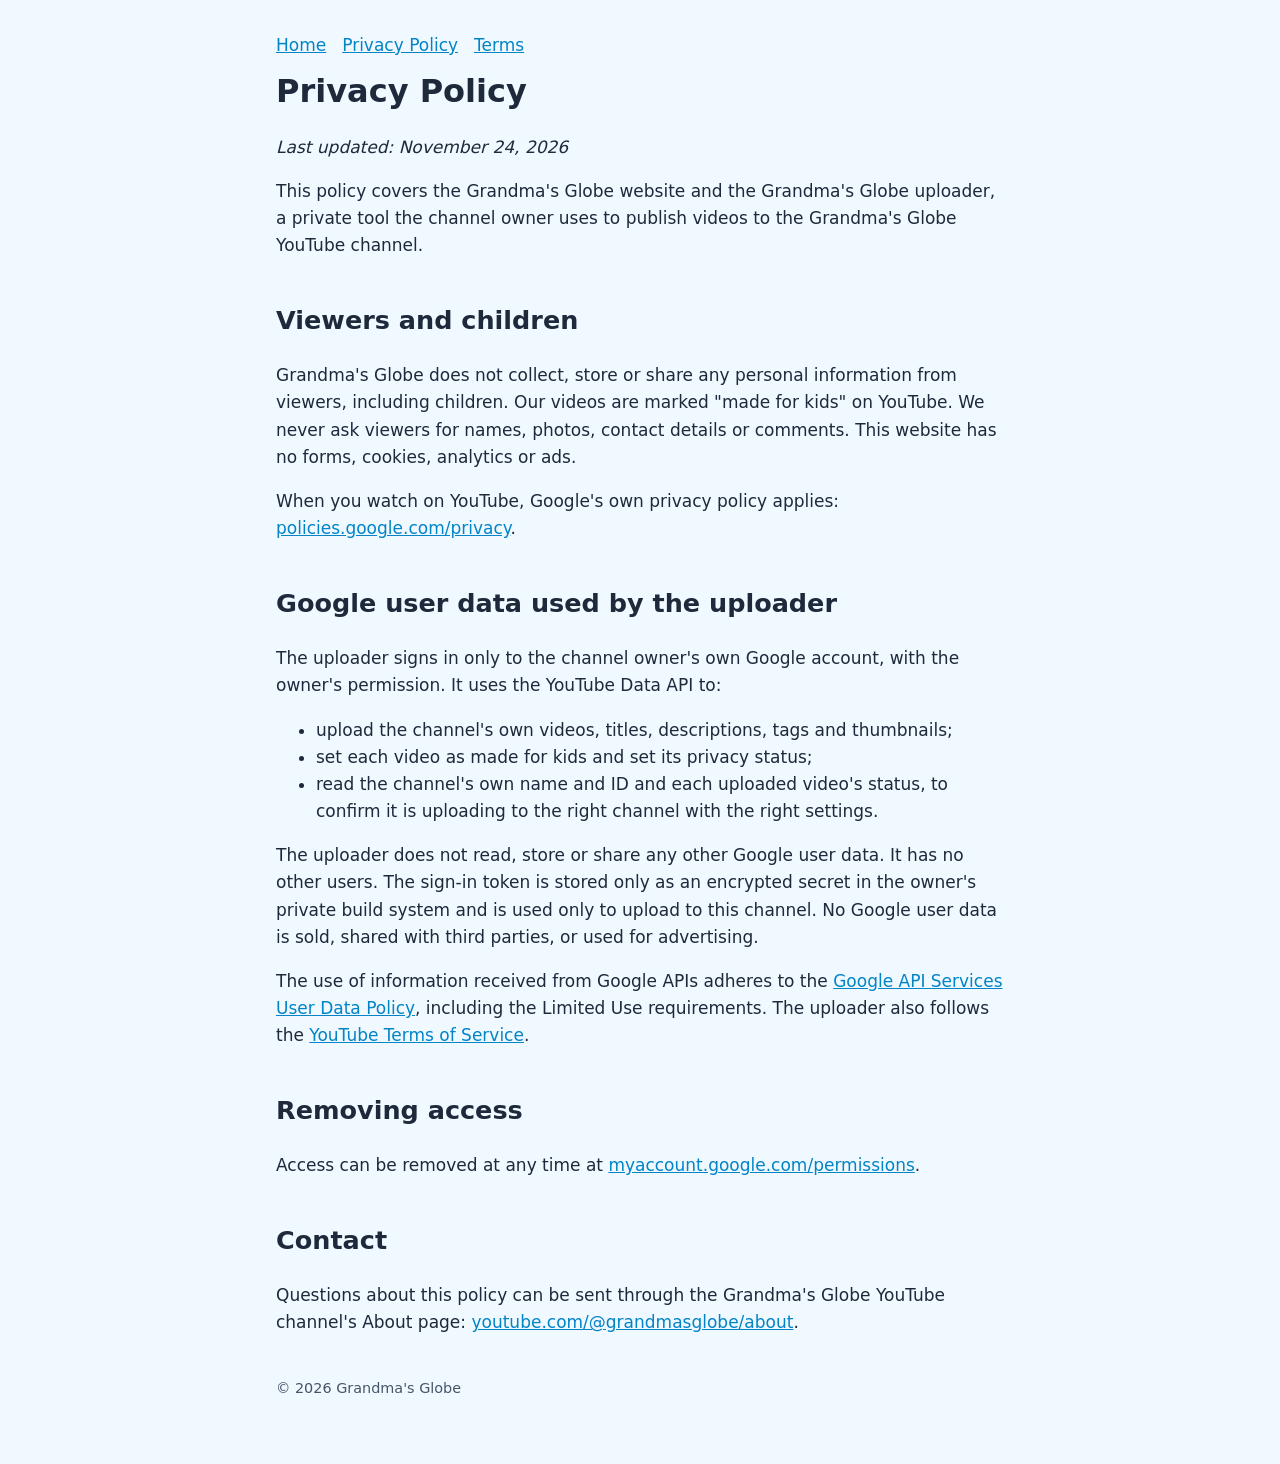
==== privacy.html @ 62eb4196 "Grandma's Globe home page, privacy policy and terms Co-Authored-By: Claude Opus 5.5 <noreply@anthrop" ====
<!doctype html>
<html lang="en"><head><meta charset="utf-8"><meta name="viewport" content="width=device-width,initial-scale=1">
<title>Privacy Policy</title><link rel="stylesheet" href="style.css"></head>
<body><main>
<nav><a href="index.html">Home</a><a href="privacy.html">Privacy Policy</a><a href="terms.html">Terms</a></nav>
<h1>Privacy Policy</h1><p><i>Last updated: November 24, 2026</i></p>
<p>This policy covers the Grandma's Globe website and the Grandma's Globe uploader, a private tool the channel owner uses to publish videos to the Grandma's Globe YouTube channel.</p>
<h2>Viewers and children</h2>
<p>Grandma's Globe does not collect, store or share any personal information from viewers, including children. Our videos are marked "made for kids" on YouTube. We never ask viewers for names, photos, contact details or comments. This website has no forms, cookies, analytics or ads.</p>
<p>When you watch on YouTube, Google's own privacy policy applies: <a href="https://policies.google.com/privacy">policies.google.com/privacy</a>.</p>
<h2>Google user data used by the uploader</h2>
<p>The uploader signs in only to the channel owner's own Google account, with the owner's permission. It uses the YouTube Data API to:</p>
<ul><li>upload the channel's own videos, titles, descriptions, tags and thumbnails;</li>
<li>set each video as made for kids and set its privacy status;</li>
<li>read the channel's own name and ID and each uploaded video's status, to confirm it is uploading to the right channel with the right settings.</li></ul>
<p>The uploader does not read, store or share any other Google user data. It has no other users. The sign-in token is stored only as an encrypted secret in the owner's private build system and is used only to upload to this channel. No Google user data is sold, shared with third parties, or used for advertising.</p>
<p>The use of information received from Google APIs adheres to the <a href="https://developers.google.com/terms/api-services-user-data-policy">Google API Services User Data Policy</a>, including the Limited Use requirements. The uploader also follows the <a href="https://www.youtube.com/t/terms">YouTube Terms of Service</a>.</p>
<h2>Removing access</h2>
<p>Access can be removed at any time at <a href="https://myaccount.google.com/permissions">myaccount.google.com/permissions</a>.</p>
<h2>Contact</h2>
<p>Questions about this policy can be sent through the Grandma's Globe YouTube channel's About page: <a href="https://www.youtube.com/@grandmasglobe/about">youtube.com/@grandmasglobe/about</a>.</p>
<footer>© 2026 Grandma's Globe</footer>
</main></body></html>
---- style.css ----
:root{--bg:#f0f9ff;--fg:#1e293b;--accent:#f59e0b;--card:#ffffff;--muted:#475569}
@media (prefers-color-scheme:dark){:root{--bg:#0f172a;--fg:#e2e8f0;--card:#1e293b;--muted:#94a3b8}}
*{box-sizing:border-box}body{margin:0;background:var(--bg);color:var(--fg);font:17px/1.6 system-ui,-apple-system,Segoe UI,Roboto,sans-serif}
main{max-width:760px;margin:0 auto;padding:32px 16px 64px}h1{font-size:2rem;margin:.2em 0}h2{margin-top:1.6em}
.card{background:var(--card);border-radius:16px;padding:20px 24px;margin:20px 0;box-shadow:0 1px 3px rgba(0,0,0,.08)}
a{color:#0284c7}footer{margin-top:40px;color:var(--muted);font-size:.9rem}nav a{margin-right:16px}
.badge{display:inline-block;background:var(--accent);color:#fff;border-radius:999px;padding:2px 12px;font-weight:600;font-size:.85rem}
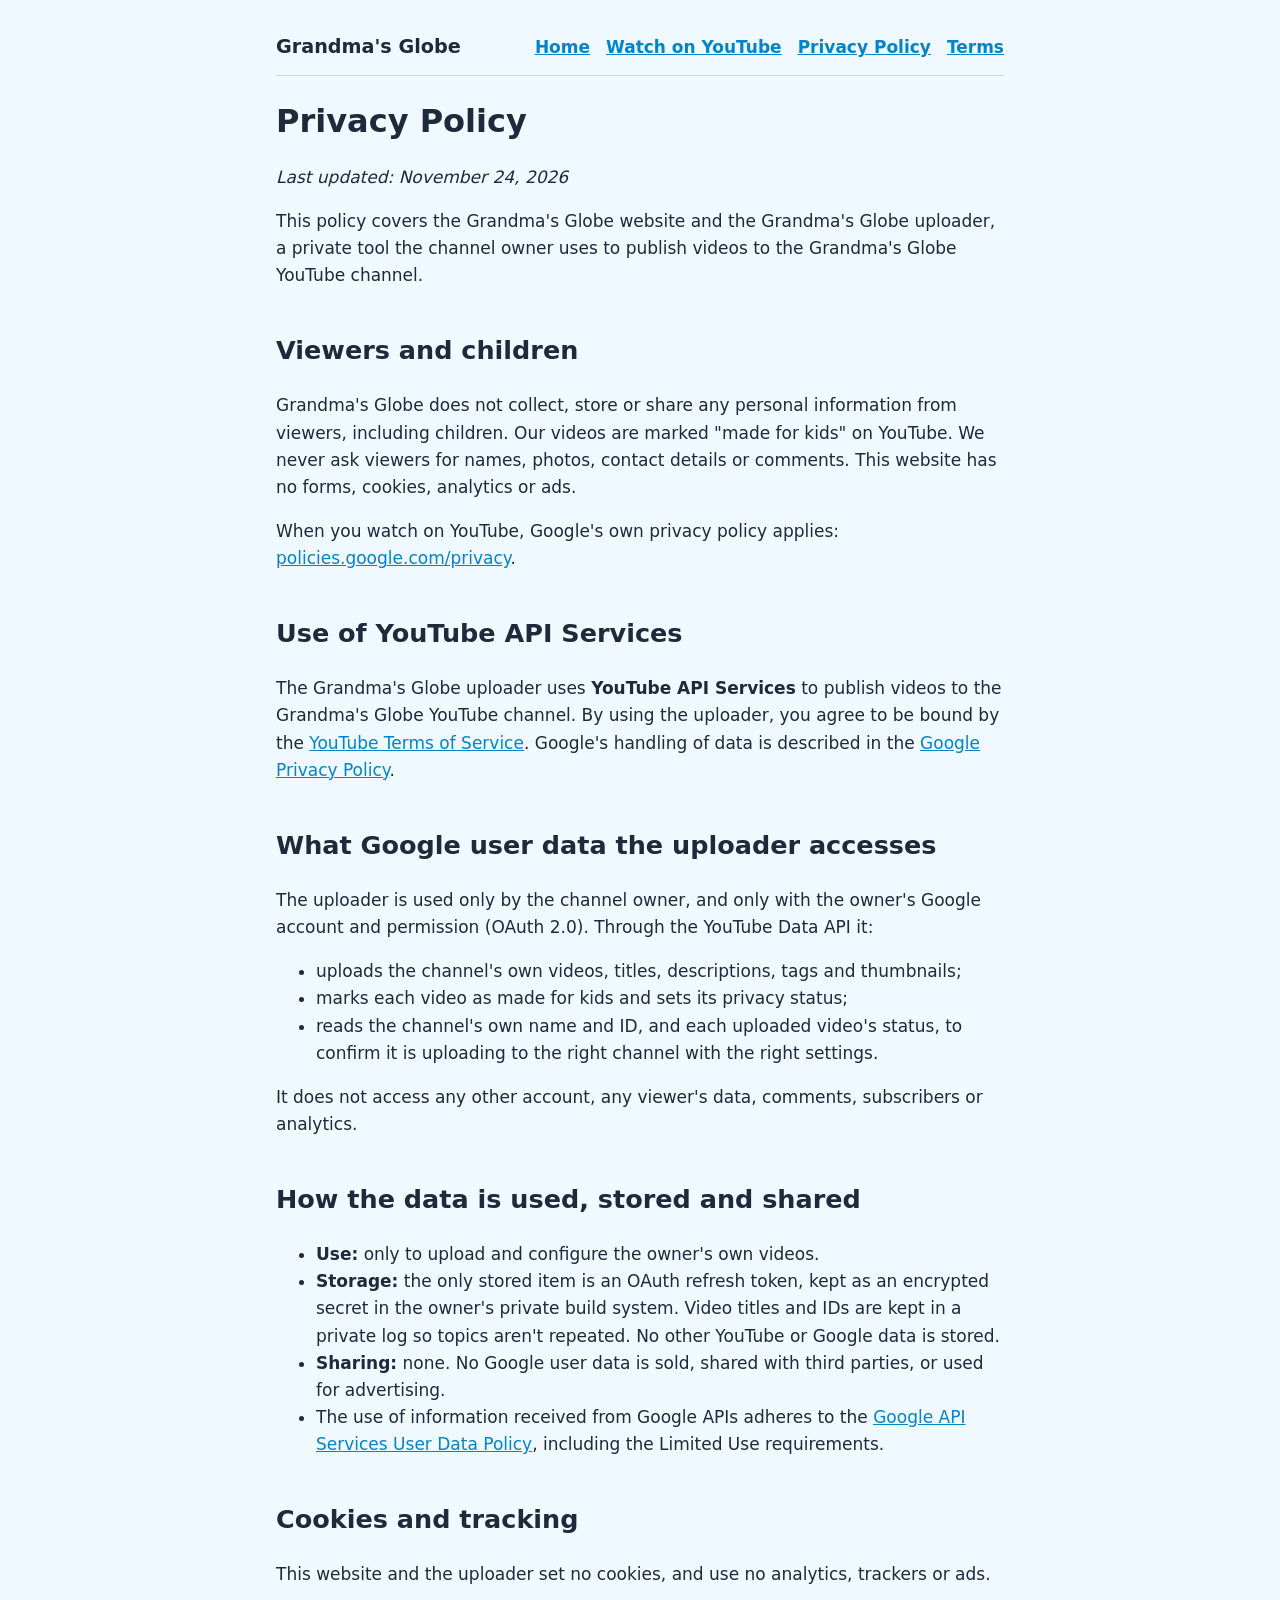
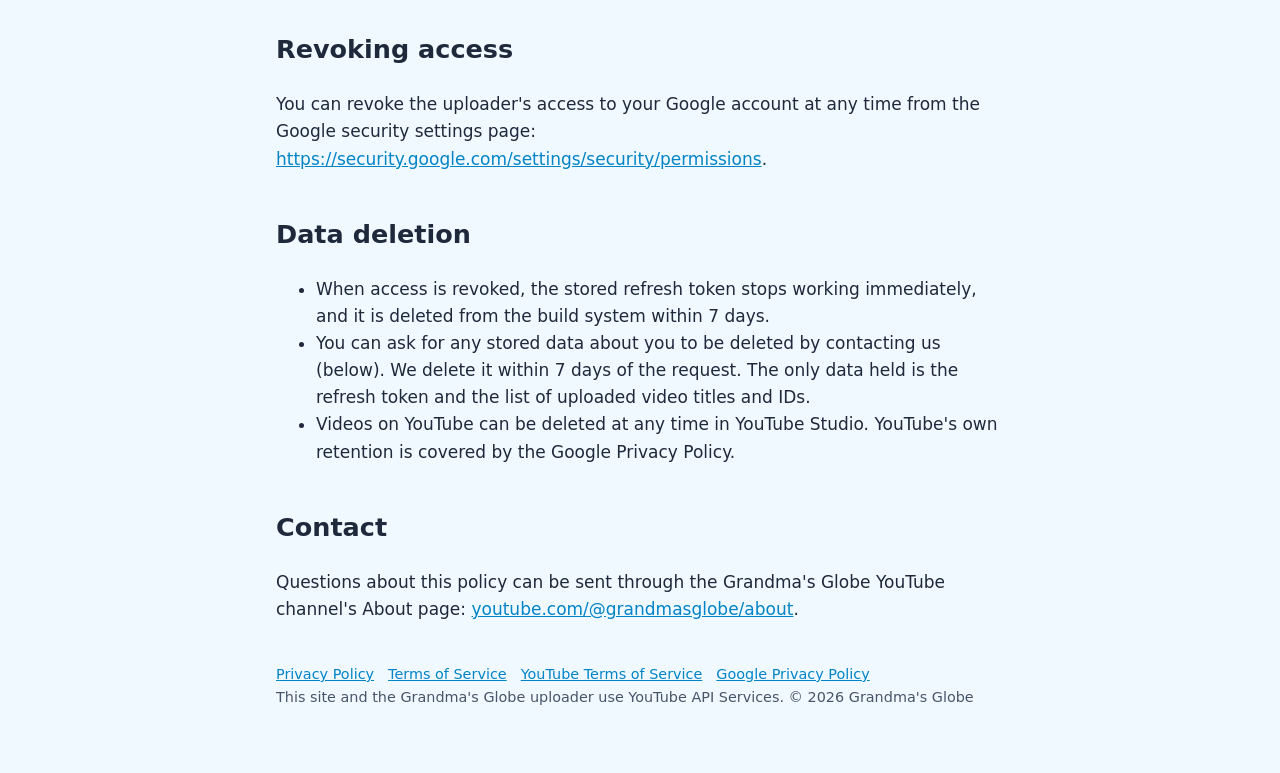
==== commit fbfc3fa2: "Add YouTube API Services section, deletion policy, revoke link and YouTube links Co-Authored-By: Cla" ====
--- a/privacy.html
+++ b/privacy.html
@@ -2,22 +2,34 @@
 <html lang="en"><head><meta charset="utf-8"><meta name="viewport" content="width=device-width,initial-scale=1">
 <title>Privacy Policy</title><link rel="stylesheet" href="style.css"></head>
 <body><main>
-<nav><a href="index.html">Home</a><a href="privacy.html">Privacy Policy</a><a href="terms.html">Terms</a></nav>
+<header><span class="brand">Grandma's Globe</span><nav><a href="index.html">Home</a><a href="https://www.youtube.com/@grandmasglobe">Watch on YouTube</a><a href="privacy.html">Privacy Policy</a><a href="terms.html">Terms</a></nav></header>
 <h1>Privacy Policy</h1><p><i>Last updated: November 24, 2026</i></p>
 <p>This policy covers the Grandma's Globe website and the Grandma's Globe uploader, a private tool the channel owner uses to publish videos to the Grandma's Globe YouTube channel.</p>
 <h2>Viewers and children</h2>
 <p>Grandma's Globe does not collect, store or share any personal information from viewers, including children. Our videos are marked "made for kids" on YouTube. We never ask viewers for names, photos, contact details or comments. This website has no forms, cookies, analytics or ads.</p>
 <p>When you watch on YouTube, Google's own privacy policy applies: <a href="https://policies.google.com/privacy">policies.google.com/privacy</a>.</p>
-<h2>Google user data used by the uploader</h2>
-<p>The uploader signs in only to the channel owner's own Google account, with the owner's permission. It uses the YouTube Data API to:</p>
-<ul><li>upload the channel's own videos, titles, descriptions, tags and thumbnails;</li>
-<li>set each video as made for kids and set its privacy status;</li>
-<li>read the channel's own name and ID and each uploaded video's status, to confirm it is uploading to the right channel with the right settings.</li></ul>
-<p>The uploader does not read, store or share any other Google user data. It has no other users. The sign-in token is stored only as an encrypted secret in the owner's private build system and is used only to upload to this channel. No Google user data is sold, shared with third parties, or used for advertising.</p>
-<p>The use of information received from Google APIs adheres to the <a href="https://developers.google.com/terms/api-services-user-data-policy">Google API Services User Data Policy</a>, including the Limited Use requirements. The uploader also follows the <a href="https://www.youtube.com/t/terms">YouTube Terms of Service</a>.</p>
-<h2>Removing access</h2>
-<p>Access can be removed at any time at <a href="https://myaccount.google.com/permissions">myaccount.google.com/permissions</a>.</p>
+<h2>Use of YouTube API Services</h2>
+<p>The Grandma's Globe uploader uses <b>YouTube API Services</b> to publish videos to the Grandma's Globe YouTube channel. By using the uploader, you agree to be bound by the <a href="https://www.youtube.com/t/terms">YouTube Terms of Service</a>. Google's handling of data is described in the <a href="https://policies.google.com/privacy">Google Privacy Policy</a>.</p>
+<h2>What Google user data the uploader accesses</h2>
+<p>The uploader is used only by the channel owner, and only with the owner's Google account and permission (OAuth 2.0). Through the YouTube Data API it:</p>
+<ul><li>uploads the channel's own videos, titles, descriptions, tags and thumbnails;</li>
+<li>marks each video as made for kids and sets its privacy status;</li>
+<li>reads the channel's own name and ID, and each uploaded video's status, to confirm it is uploading to the right channel with the right settings.</li></ul>
+<p>It does not access any other account, any viewer's data, comments, subscribers or analytics.</p>
+<h2>How the data is used, stored and shared</h2>
+<ul><li><b>Use:</b> only to upload and configure the owner's own videos.</li>
+<li><b>Storage:</b> the only stored item is an OAuth refresh token, kept as an encrypted secret in the owner's private build system. Video titles and IDs are kept in a private log so topics aren't repeated. No other YouTube or Google data is stored.</li>
+<li><b>Sharing:</b> none. No Google user data is sold, shared with third parties, or used for advertising.</li>
+<li>The use of information received from Google APIs adheres to the <a href="https://developers.google.com/terms/api-services-user-data-policy">Google API Services User Data Policy</a>, including the Limited Use requirements.</li></ul>
+<h2>Cookies and tracking</h2>
+<p>This website and the uploader set no cookies, and use no analytics, trackers or ads.</p>
+<h2>Revoking access</h2>
+<p>You can revoke the uploader's access to your Google account at any time from the Google security settings page: <a href="https://security.google.com/settings/security/permissions">https://security.google.com/settings/security/permissions</a>.</p>
+<h2>Data deletion</h2>
+<ul><li>When access is revoked, the stored refresh token stops working immediately, and it is deleted from the build system within 7 days.</li>
+<li>You can ask for any stored data about you to be deleted by contacting us (below). We delete it within 7 days of the request. The only data held is the refresh token and the list of uploaded video titles and IDs.</li>
+<li>Videos on YouTube can be deleted at any time in YouTube Studio. YouTube's own retention is covered by the Google Privacy Policy.</li></ul>
 <h2>Contact</h2>
 <p>Questions about this policy can be sent through the Grandma's Globe YouTube channel's About page: <a href="https://www.youtube.com/@grandmasglobe/about">youtube.com/@grandmasglobe/about</a>.</p>
-<footer>© 2026 Grandma's Globe</footer>
+<footer><a href="privacy.html">Privacy Policy</a><a href="terms.html">Terms of Service</a><a href="https://www.youtube.com/t/terms">YouTube Terms of Service</a><a href="https://policies.google.com/privacy">Google Privacy Policy</a><br>This site and the Grandma's Globe uploader use YouTube API Services. © 2026 Grandma's Globe</footer>
 </main></body></html>
--- a/style.css
+++ b/style.css
@@ -5,3 +5,7 @@
 .card{background:var(--card);border-radius:16px;padding:20px 24px;margin:20px 0;box-shadow:0 1px 3px rgba(0,0,0,.08)}
 a{color:#0284c7}footer{margin-top:40px;color:var(--muted);font-size:.9rem}nav a{margin-right:16px}
 .badge{display:inline-block;background:var(--accent);color:#fff;border-radius:999px;padding:2px 12px;font-weight:600;font-size:.85rem}
+header{display:flex;justify-content:space-between;align-items:center;flex-wrap:wrap;gap:12px;padding-bottom:12px;border-bottom:1px solid #cbd5e1;margin-bottom:20px}
+header .brand{font-weight:800;font-size:1.2rem}header nav a{margin-left:16px;margin-right:0;font-weight:600}
+.yt{display:inline-block;background:#ff0000;color:#fff !important;text-decoration:none;font-weight:700;border-radius:8px;padding:10px 18px;margin-top:8px}
+footer a{margin-right:14px}
